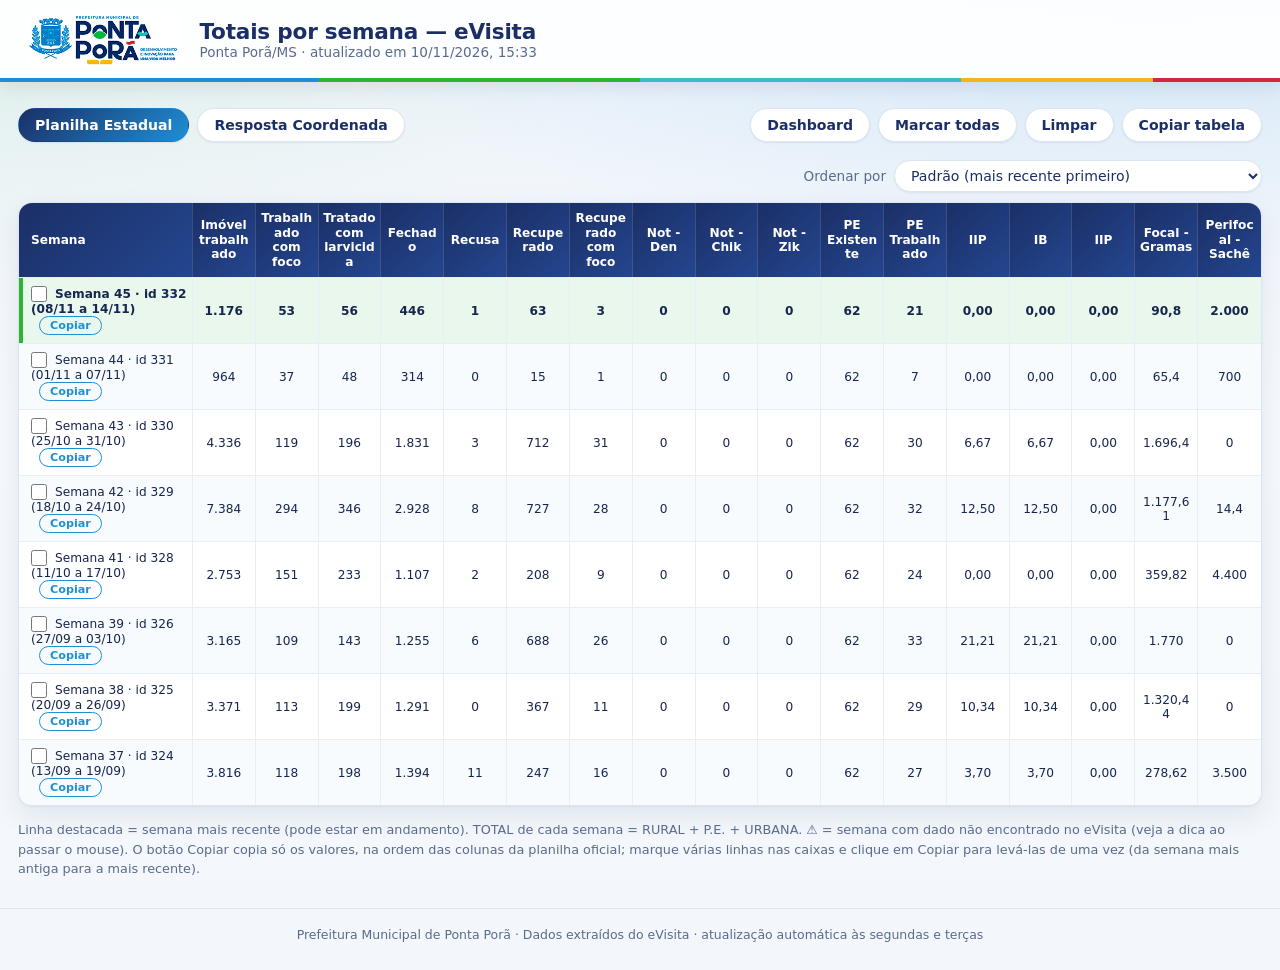
==== docs/index.html @ d7c1a68a "Corrige erro de sintaxe na página de totais (aviso da semana)" ====
<!DOCTYPE html>
<html lang="pt-BR">
<head>
<meta charset="utf-8">
<meta name="viewport" content="width=device-width, initial-scale=1">
<title>Totais por semana — eVisita Ponta Porã</title>
<link rel="icon" href="logo.png">
<link rel="stylesheet" href="estilo.css">
</head>
<body>
<header class="topo"><img src="logo.png" alt="Prefeitura Municipal de Ponta Porã">
  <div><h1>Totais por semana — eVisita</h1><div class="su" id="sub">Carregando…</div></div></header>
<div class="faixa"></div>
<main>
  <div class="bar">
    <button id="aba-estadual" aria-selected="true">Planilha Estadual</button>
    <button id="aba-coordenada" aria-selected="false">Resposta Coordenada</button>
    <span class="sp"></span>
    <a href="dashboard.html"><button>Dashboard</button></a>
    <button data-marcar="todas">Marcar todas</button><button data-marcar="limpar">Limpar</button>
    <button id="copiar">Copiar tabela</button>
  </div>
  <div id="conteudo"></div>
  <div class="nota" id="nota"></div>
</main>
<footer class="rodape">Prefeitura Municipal de Ponta Porã · Dados extraídos do eVisita · atualização automática às segundas e terças</footer>
<script src="comum.js"></script>
<script>
const PERC = new Set(["IIP", "IB", "Índice de pendência (%)", "Cobertura (%)"]);
let dados = null, aba = "estadual";
const dm = iso => iso.split("-").reverse().slice(0, 2).join("/");
const fmt = (v, c) => Number(v).toLocaleString("pt-BR", PERC.has(c)
  ? {minimumFractionDigits: 2, maximumFractionDigits: 2} : {maximumFractionDigits: 2});

function montar() {
  const cols = aba === "estadual" ? dados.colunas_estadual : dados.colunas_coordenada;
  const sem = [...dados.semanas].sort((a, b) => b.id_semana - a.id_semana);
  const cab = ["Semana", ...cols].map(c => `<th>${c}</th>`).join("");
  const lin = sem.map((s, i) => {
    const v = aba === "estadual" ? s.estadual : s.coordenada;
    return `<tr class="${i === 0 ? "atual" : ""}"><td class="s" data-o="${s.id_semana}"><input type="checkbox" class="ck" aria-label="Selecionar linha"><span class="l">Semana ${s.semana} · id ${s.id_semana} (${dm(s.inicio)} a ${dm(s.fim)})</span>` +
      (s.avisos ? `<span class="av" title="${s.avisos.join(" | ").replace(/"/g, "'")}">⚠</span>` : "") +
      `<button class="cp" title="Copiar só os valores desta linha">Copiar</button></td>` +
      v.map((x, j) => `<td class="v" data-label="${cols[j]}">${fmt(x, cols[j])}</td>`).join("") + "</tr>";
  }).join("");
  document.getElementById("conteudo").innerHTML = `<table class="rt" id="tabela"><thead><tr>${cab}</tr></thead><tbody>${lin}</tbody></table>`;
  montarOrdenacao(document.getElementById("tabela"));
}

function trocar(n) {
  aba = n;
  document.getElementById("aba-estadual").setAttribute("aria-selected", n === "estadual");
  document.getElementById("aba-coordenada").setAttribute("aria-selected", n === "coordenada");
  montar();
}
document.getElementById("aba-estadual").onclick = () => dados && trocar("estadual");
document.getElementById("aba-coordenada").onclick = () => dados && trocar("coordenada");
document.getElementById("copiar").onclick = e => {
  const t = document.getElementById("tabela"); if (!t) return;
  copiarTexto([...t.rows].map(r => [...r.cells].map(c => (c.querySelector(".l") || c).textContent).join("\t")).join("\n"), e.target);
};

fetch("dados.json", {cache: "no-store"}).then(r => { if (!r.ok) throw 0; return r.json(); }).then(d => {
  dados = d;
  document.getElementById("sub").textContent = d.municipio + " · atualizado em " +
    new Date(d.atualizado_em).toLocaleString("pt-BR", {dateStyle: "short", timeStyle: "short"});
  document.getElementById("nota").textContent = "Linha destacada = semana mais recente (pode estar em andamento). " +
    "TOTAL de cada semana = RURAL + P.E. + URBANA. ⚠ = semana com dado não encontrado no eVisita (veja a dica ao passar o mouse). O botão Copiar copia só os valores, na ordem das colunas da planilha oficial; marque várias linhas nas caixas e clique em Copiar para levá-las de uma vez (da semana mais antiga para a mais recente).";
  montar();
}).catch(() => {
  document.getElementById("sub").textContent = "";
  document.getElementById("conteudo").innerHTML = '<div class="erro">Ainda não há dados publicados. Aguarde a primeira coleta automática.</div>';
});
</script>
</body>
</html>
---- docs/estilo.css ----
/* Visual premium — cores do logo da Prefeitura de Ponta Porã */
:root{color-scheme:light;--navy:#1B2F66;--navy2:#24468F;--ac:#1E8FD5;--verde:#2DB432;--turq:#35BDC9;--verm:#D0283C;--amar:#F4B31F;
--bg:#F3F7FB;--card:#fff;--tx:#16264D;--su:#5A6B8C;--bd:#DCE5F1;--az:#1B2F66;--bl:#1F8F25;--hl:#EAF7EC;
--sombra:0 1px 2px rgba(27,47,102,.06),0 10px 28px rgba(27,47,102,.09)}
*{box-sizing:border-box}
body{margin:0;color:var(--tx);font-family:"Segoe UI Variable","Segoe UI",Inter,system-ui,-apple-system,Roboto,Arial,sans-serif;
 background:radial-gradient(900px 320px at 90% -60px,rgba(30,143,213,.16),transparent),radial-gradient(700px 280px at -5% 0,rgba(45,180,50,.09),transparent),linear-gradient(180deg,#EDF3FA,#F6F9FD 420px,#F3F7FB)}
main{max-width:1500px;margin:0 auto;padding:22px 18px 30px}
.topo{position:sticky;top:0;z-index:20;display:flex;align-items:center;gap:18px;padding:10px 28px;background:rgba(255,255,255,.92);
 backdrop-filter:blur(10px);box-shadow:0 4px 18px rgba(27,47,102,.10);border-bottom:4px solid;
 border-image:linear-gradient(90deg,#1E8FD5 0 25%,#2DB432 25% 50%,#35BDC9 50% 75%,#F4B31F 75% 90%,#D0283C 90%) 1}
.topo img{height:58px;width:auto}.topo h1{margin:0;font-size:1.35rem;font-weight:750;letter-spacing:-.01em;color:var(--navy)}
.faixa{display:none}.su{color:var(--su);font-size:.85rem}
a{color:inherit;text-decoration:none}
.bar,.ctl{display:flex;flex-wrap:wrap;gap:8px;align-items:center;margin:4px 0 18px}.ctl{justify-content:center}.bar .sp{flex:1}
button,select{font:inherit;font-weight:600;font-size:.88rem;cursor:pointer;border:1px solid var(--bd);background:#fff;color:var(--navy);padding:8px 16px;border-radius:999px;
 box-shadow:0 1px 2px rgba(27,47,102,.08);transition:transform .15s,box-shadow .15s,background .15s,border-color .15s}
button:hover{transform:translateY(-1px);box-shadow:0 4px 12px rgba(27,47,102,.14);border-color:var(--ac)}
button:focus-visible,select:focus-visible,.ck:focus-visible{outline:3px solid rgba(30,143,213,.45);outline-offset:2px}
button[aria-selected=true],button[aria-pressed=true]{background:linear-gradient(135deg,var(--navy),var(--ac));border-color:transparent;color:#fff}
select{font-weight:500}
.cp{padding:2px 10px;font-size:.7rem;margin-left:8px;border-color:var(--ac);color:var(--ac);box-shadow:none;background:transparent}
.cp:hover{background:var(--ac);color:#fff;transform:none;box-shadow:none}
.erro,.aviso{padding:14px 18px;border:1px solid var(--bd);border-left:5px solid var(--amar);border-radius:12px;background:#fff;box-shadow:var(--sombra);margin-bottom:16px;font-size:.9rem}
.nota{color:var(--su);font-size:.8rem;margin-top:14px;line-height:1.5}
.rodape{text-align:center;color:var(--su);font-size:.78rem;padding:18px 12px 28px;border-top:1px solid var(--bd);max-width:1500px;margin:0 auto}
/* cartões, indicadores e gráficos */
.kpis{display:grid;grid-template-columns:repeat(auto-fit,minmax(190px,1fr));gap:14px;margin-bottom:20px}
.k,.card{position:relative;background:var(--card);border:1px solid var(--bd);border-radius:16px;box-shadow:var(--sombra);text-align:center;overflow:hidden;animation:subir .5s ease both}
.k{padding:18px 12px 14px}.k::before{content:"";position:absolute;inset:0 0 auto;height:4px;background:var(--c)}
.k::after{content:"";position:absolute;right:-26px;top:-26px;width:90px;height:90px;border-radius:50%;background:var(--c);opacity:.09}
.k small{display:block;color:var(--su);font-size:.72rem;font-weight:600;text-transform:uppercase;letter-spacing:.05em}
.k b{display:block;font-size:2.1rem;font-weight:800;color:var(--c);margin:6px 0 2px;font-variant-numeric:tabular-nums;letter-spacing:-.02em}
.k i{font-style:normal;font-size:.78rem;color:var(--su)}.up{color:#1F8F25;font-weight:700}.dn{color:var(--verm);font-weight:700}
.kpis>:nth-child(2){animation-delay:.05s}.kpis>:nth-child(3){animation-delay:.1s}.kpis>:nth-child(4){animation-delay:.15s}.kpis>:nth-child(5){animation-delay:.2s}
.card{padding:22px 24px 12px;margin:0 auto 20px;transition:transform .2s,box-shadow .2s}
.card:hover{transform:translateY(-2px);box-shadow:0 2px 4px rgba(27,47,102,.07),0 16px 36px rgba(27,47,102,.13)}
.card h2{margin:0;font-size:1.08rem;font-weight:750;color:var(--navy)}
.card h2::after{content:"";display:block;width:44px;height:3px;border-radius:3px;margin:8px auto 6px;background:linear-gradient(90deg,var(--ac),var(--verde),var(--amar))}
.card.d{border-top:4px solid var(--verde)}.card .su{margin-bottom:6px}
svg{width:100%;height:auto;display:block}svg text{fill:var(--su);font-size:11px;font-variant-numeric:tabular-nums}
.grow{transform-box:fill-box;transform-origin:50% 100%;animation:g .7s cubic-bezier(.2,.8,.2,1)}
@keyframes g{from{transform:scaleY(0)}}@keyframes subir{from{opacity:0;transform:translateY(10px)}}
.hit{fill:transparent}.hit:hover{fill:rgba(30,143,213,.12)}
#tip{position:fixed;display:none;pointer-events:none;z-index:30;white-space:nowrap;padding:7px 12px;border-radius:10px;font-size:.8rem;font-weight:600;color:#fff;
 background:linear-gradient(135deg,var(--navy),var(--navy2));box-shadow:0 8px 20px rgba(27,47,102,.3)}
/* tabela: sem rolagem lateral (colunas se comprimem; em telas menores vira cartões) */
table.rt{width:100%;table-layout:fixed;border-collapse:separate;border-spacing:0;border:1px solid var(--bd);border-radius:14px;overflow:hidden;
 box-shadow:var(--sombra);font-size:clamp(.58rem,.95vw,.82rem);background:#fff;font-variant-numeric:tabular-nums}
table.rt th,table.rt td{padding:8px 4px;text-align:center;white-space:normal;overflow-wrap:anywhere;border-right:1px solid #E8EEF7;border-bottom:1px solid #E8EEF7}
table.rt th:last-child,table.rt td:last-child{border-right:0}table.rt tbody tr:last-child td{border-bottom:0}
table.rt th{background:linear-gradient(135deg,var(--navy),var(--navy2));color:#fff;font-weight:650;line-height:1.2;border-right-color:rgba(255,255,255,.15)}
table.rt th:first-child,table.rt td.s{width:14%;text-align:left;padding-left:12px}
table.rt tbody tr:nth-child(even) td{background:#F8FBFE}table.rt tbody tr:hover td{background:#EAF4FD}
table.rt tr.atual td{background:var(--hl);font-weight:650}table.rt tr.atual td.s{box-shadow:inset 4px 0 0 var(--verde)}
table.rt tr.marcada td{background:#DCEEFB}table.rt td.b{font-weight:800;color:var(--bl)}
.ck{width:16px;height:16px;margin:0 8px 0 0;vertical-align:middle;accent-color:var(--ac);cursor:pointer}
@media(max-width:1100px){
 .topo{padding:8px 14px}.topo img{height:46px}.topo h1{font-size:1.05rem}
 table.rt,table.rt tbody{display:block;border:0;box-shadow:none;background:transparent}table.rt thead{display:none}
 table.rt tr{display:grid;grid-template-columns:repeat(auto-fill,minmax(135px,1fr));background:#fff;border:1px solid var(--bd);border-radius:14px;margin-bottom:12px;overflow:hidden;box-shadow:var(--sombra)}
 table.rt td{border:0;border-bottom:1px solid #E8EEF7;width:auto!important;text-align:left;padding:8px 12px;font-size:.88rem;background:transparent!important}
 table.rt td.s{grid-column:1/-1;background:linear-gradient(135deg,var(--navy),var(--navy2))!important;color:#fff;font-weight:700;box-shadow:none!important}
 table.rt td.s .cp{float:right;color:#fff;border-color:#fff}
 table.rt td.v::before{content:attr(data-label);display:block;font-size:.66rem;font-weight:500;color:var(--su);text-transform:uppercase;letter-spacing:.04em}
 table.rt tr.marcada{border-color:var(--ac);box-shadow:0 0 0 2px rgba(30,143,213,.35)}
}
@media(prefers-reduced-motion:reduce){*{animation:none!important;transition:none!important}}
/* ordenação por coluna */
table.rt th{cursor:pointer;user-select:none}table.rt th:hover{filter:brightness(1.18)}
table.rt th[data-dir=asc]::after{content:" ▲";font-size:.7em}table.rt th[data-dir=desc]::after{content:" ▼";font-size:.7em}
.ordbar{display:flex;justify-content:flex-end;margin:0 0 10px;font-size:.85rem;color:var(--su)}
.ordbar label{display:flex;align-items:center;gap:8px}.ordbar select{max-width:100%;padding:6px 12px}
@media(max-width:1100px){.ordbar{justify-content:stretch}.ordbar label{width:100%}.ordbar select{flex:1}}
.av{color:var(--amar);margin-left:6px;cursor:help;font-weight:700}
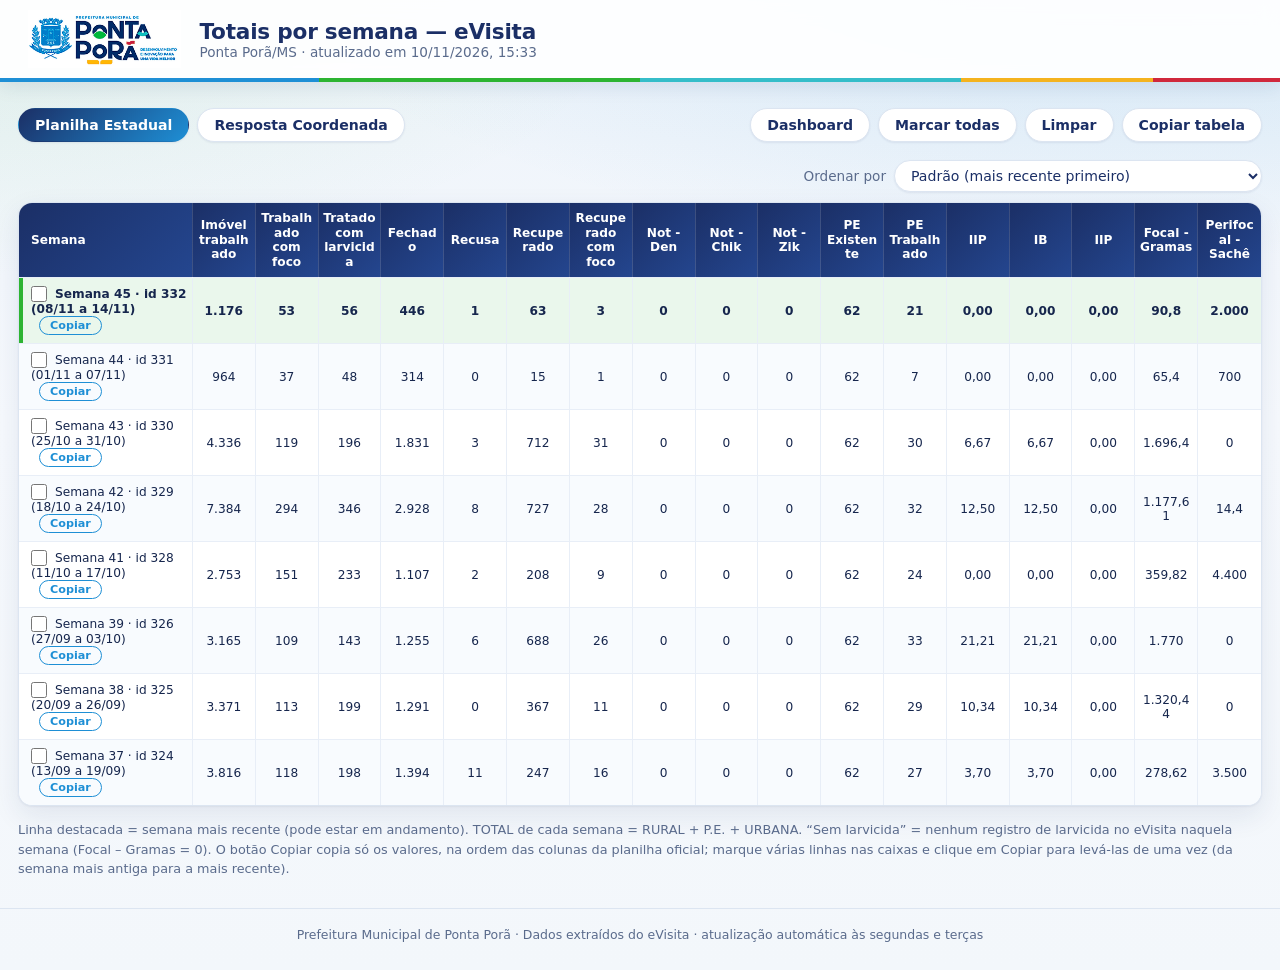
==== commit ff466339: "Semana sem larvicida deixa de ser aviso: coleta segue e o site sinaliza 'Sem larvicida'" ====
--- a/docs/index.html
+++ b/docs/index.html
@@ -26,6 +26,7 @@
 <footer class="rodape">Prefeitura Municipal de Ponta Porã · Dados extraídos do eVisita · atualização automática às segundas e terças</footer>
 <script src="comum.js"></script>
 <script>
+const SINALIZAR = ["larvicida"];   // produtos sinalizados quando a semana não tem uso (pode incluir "adulticida")
 const PERC = new Set(["IIP", "IB", "Índice de pendência (%)", "Cobertura (%)"]);
 let dados = null, aba = "estadual";
 const dm = iso => iso.split("-").reverse().slice(0, 2).join("/");
@@ -39,7 +40,7 @@
   const lin = sem.map((s, i) => {
     const v = aba === "estadual" ? s.estadual : s.coordenada;
     return `<tr class="${i === 0 ? "atual" : ""}"><td class="s" data-o="${s.id_semana}"><input type="checkbox" class="ck" aria-label="Selecionar linha"><span class="l">Semana ${s.semana} · id ${s.id_semana} (${dm(s.inicio)} a ${dm(s.fim)})</span>` +
-      (s.avisos ? `<span class="av" title="${s.avisos.join(" | ").replace(/"/g, "'")}">⚠</span>` : "") +
+      (s.sem_uso || []).filter(u => SINALIZAR.includes(u)).map(u => `<span class="nt" title="Nenhum registro de ${u} no eVisita nesta semana">Sem ${u}</span>`).join("") +
       `<button class="cp" title="Copiar só os valores desta linha">Copiar</button></td>` +
       v.map((x, j) => `<td class="v" data-label="${cols[j]}">${fmt(x, cols[j])}</td>`).join("") + "</tr>";
   }).join("");
@@ -65,7 +66,7 @@
   document.getElementById("sub").textContent = d.municipio + " · atualizado em " +
     new Date(d.atualizado_em).toLocaleString("pt-BR", {dateStyle: "short", timeStyle: "short"});
   document.getElementById("nota").textContent = "Linha destacada = semana mais recente (pode estar em andamento). " +
-    "TOTAL de cada semana = RURAL + P.E. + URBANA. ⚠ = semana com dado não encontrado no eVisita (veja a dica ao passar o mouse). O botão Copiar copia só os valores, na ordem das colunas da planilha oficial; marque várias linhas nas caixas e clique em Copiar para levá-las de uma vez (da semana mais antiga para a mais recente).";
+    "TOTAL de cada semana = RURAL + P.E. + URBANA. “Sem larvicida” = nenhum registro de larvicida no eVisita naquela semana (Focal – Gramas = 0). O botão Copiar copia só os valores, na ordem das colunas da planilha oficial; marque várias linhas nas caixas e clique em Copiar para levá-las de uma vez (da semana mais antiga para a mais recente).";
   montar();
 }).catch(() => {
   document.getElementById("sub").textContent = "";
--- a/docs/estilo.css
+++ b/docs/estilo.css
@@ -72,4 +72,5 @@
 .ordbar{display:flex;justify-content:flex-end;margin:0 0 10px;font-size:.85rem;color:var(--su)}
 .ordbar label{display:flex;align-items:center;gap:8px}.ordbar select{max-width:100%;padding:6px 12px}
 @media(max-width:1100px){.ordbar{justify-content:stretch}.ordbar label{width:100%}.ordbar select{flex:1}}
-.av{color:var(--amar);margin-left:6px;cursor:help;font-weight:700}
+.nt{display:inline-block;margin-left:8px;padding:1px 8px;border-radius:999px;font-size:.68em;font-weight:600;background:#E4F1FB;color:var(--navy2);border:1px solid #BBD9F0;cursor:help;white-space:nowrap}
+@media(max-width:1100px){table.rt td.s .nt{background:rgba(255,255,255,.18);color:#fff;border-color:rgba(255,255,255,.45)}}
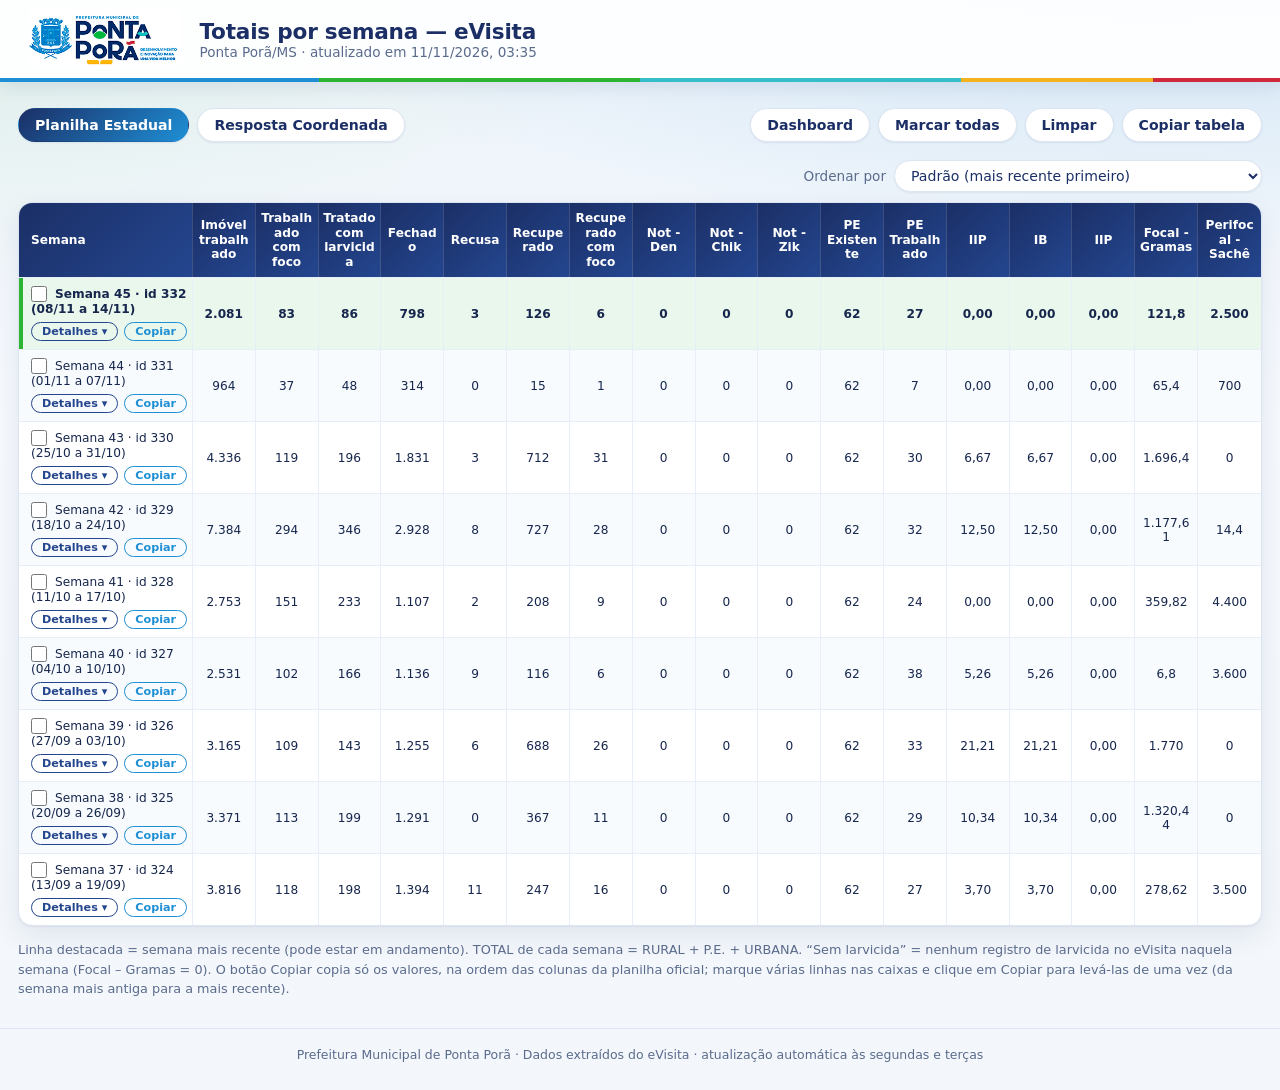
==== commit 6063c6ea: "Site: menu 'Detalhes' escondido em cada semana com RURAL, P.E. e URBANA" ====
--- a/docs/index.html
+++ b/docs/index.html
@@ -41,12 +41,40 @@
     const v = aba === "estadual" ? s.estadual : s.coordenada;
     return `<tr class="${i === 0 ? "atual" : ""}"><td class="s" data-o="${s.id_semana}"><input type="checkbox" class="ck" aria-label="Selecionar linha"><span class="l">Semana ${s.semana} · id ${s.id_semana} (${dm(s.inicio)} a ${dm(s.fim)})</span>` +
       (s.sem_uso || []).filter(u => SINALIZAR.includes(u)).map(u => `<span class="nt" title="Nenhum registro de ${u} no eVisita nesta semana">Sem ${u}</span>`).join("") +
-      `<button class="cp" title="Copiar só os valores desta linha">Copiar</button></td>` +
+      `<div class="acoes"><button class="dtl" aria-expanded="false" title="Ver detalhes por atividade">Detalhes ▾</button>` +
+      `<button class="cp" title="Copiar só os valores desta linha">Copiar</button></div></td>` +
       v.map((x, j) => `<td class="v" data-label="${cols[j]}">${fmt(x, cols[j])}</td>`).join("") + "</tr>";
   }).join("");
   document.getElementById("conteudo").innerHTML = `<table class="rt" id="tabela"><thead><tr>${cab}</tr></thead><tbody>${lin}</tbody></table>`;
   montarOrdenacao(document.getElementById("tabela"));
 }
+
+function detalhe(s) {   // linha escondida com RURAL, P.E. e URBANA da semana
+  const cols = aba === "estadual" ? dados.colunas_estadual : dados.colunas_coordenada;
+  const tr = document.createElement("tr"), td = document.createElement("td");
+  tr.className = "det"; td.className = "dd"; td.colSpan = cols.length + 1;
+  const info = `Ciclo URB/RURAL ${s.ciclo_urb_rural} · Ciclo P.E ${s.ciclo_pe} · coletado em ` +
+    new Date(s.coletado_em).toLocaleString("pt-BR", {dateStyle: "short", timeStyle: "short"}) +
+    ((s.sem_uso || []).length ? ` · sem uso de ${s.sem_uso.join(" e ")}` : "");
+  const corpo = !s.atividades ? '<div class="erro">Detalhes por atividade disponíveis a partir da próxima coleta.</div>' :
+    `<table class="rt dt"><thead><tr><th>Atividade</th>${cols.map(c => `<th>${c}</th>`).join("")}</tr></thead><tbody>` +
+    s.atividades.map(a => `<tr><td class="s">${a.nome}</td>` +
+      (aba === "estadual" ? a.estadual : a.coordenada).map((x, j) => `<td class="v" data-label="${cols[j]}">${fmt(x, cols[j])}</td>`).join("") + "</tr>").join("") +
+    "</tbody></table>";
+  td.innerHTML = `<div class="dnota"><b>Semana ${s.semana}</b> · ${info}</div>${corpo}`;
+  tr.appendChild(td);
+  return tr;
+}
+
+document.addEventListener("click", e => {   // Detalhes ▾ / Ocultar ▴
+  const b = e.target.closest(".dtl"); if (!b) return;
+  const tr = b.closest("tr"), prox = tr.nextElementSibling;
+  if (prox && prox.classList.contains("det")) {
+    prox.remove(); b.textContent = "Detalhes ▾"; b.setAttribute("aria-expanded", "false"); return;
+  }
+  const s = dados.semanas.find(x => x.id_semana === +tr.querySelector("td.s").dataset.o);
+  tr.after(detalhe(s)); b.textContent = "Ocultar ▴"; b.setAttribute("aria-expanded", "true");
+});
 
 function trocar(n) {
   aba = n;
@@ -58,7 +86,7 @@
 document.getElementById("aba-coordenada").onclick = () => dados && trocar("coordenada");
 document.getElementById("copiar").onclick = e => {
   const t = document.getElementById("tabela"); if (!t) return;
-  copiarTexto([...t.rows].map(r => [...r.cells].map(c => (c.querySelector(".l") || c).textContent).join("\t")).join("\n"), e.target);
+  copiarTexto([...t.rows].filter(r => !r.classList.contains("det")).map(r => [...r.cells].map(c => (c.querySelector(".l") || c).textContent).join("\t")).join("\n"), e.target);
 };
 
 fetch("dados.json", {cache: "no-store"}).then(r => { if (!r.ok) throw 0; return r.json(); }).then(d => {
--- a/docs/estilo.css
+++ b/docs/estilo.css
@@ -61,7 +61,9 @@
  table.rt tr{display:grid;grid-template-columns:repeat(auto-fill,minmax(135px,1fr));background:#fff;border:1px solid var(--bd);border-radius:14px;margin-bottom:12px;overflow:hidden;box-shadow:var(--sombra)}
  table.rt td{border:0;border-bottom:1px solid #E8EEF7;width:auto!important;text-align:left;padding:8px 12px;font-size:.88rem;background:transparent!important}
  table.rt td.s{grid-column:1/-1;background:linear-gradient(135deg,var(--navy),var(--navy2))!important;color:#fff;font-weight:700;box-shadow:none!important}
- table.rt td.s .cp{float:right;color:#fff;border-color:#fff}
+ table.rt td.s>.cp{float:right;color:#fff;border-color:#fff}
+ table.rt td.s .acoes{float:right;margin:0}table.rt td.s .acoes button{color:#fff;border-color:#fff}
+ table.rt tr.det{display:block;background:#F1F7FD}table.rt tr.det td.dd{display:block;padding:10px;grid-column:auto}
  table.rt td.v::before{content:attr(data-label);display:block;font-size:.66rem;font-weight:500;color:var(--su);text-transform:uppercase;letter-spacing:.04em}
  table.rt tr.marcada{border-color:var(--ac);box-shadow:0 0 0 2px rgba(30,143,213,.35)}
 }
@@ -74,3 +76,11 @@
 @media(max-width:1100px){.ordbar{justify-content:stretch}.ordbar label{width:100%}.ordbar select{flex:1}}
 .nt{display:inline-block;margin-left:8px;padding:1px 8px;border-radius:999px;font-size:.68em;font-weight:600;background:#E4F1FB;color:var(--navy2);border:1px solid #BBD9F0;cursor:help;white-space:nowrap}
 @media(max-width:1100px){table.rt td.s .nt{background:rgba(255,255,255,.18);color:#fff;border-color:rgba(255,255,255,.45)}}
+/* detalhes por atividade (linha escondida em cada semana) */
+.acoes{margin-top:6px;display:flex;gap:6px;flex-wrap:wrap}.acoes button{margin:0}.acoes .cp{margin-left:0}
+.dtl{padding:2px 10px;font-size:.7rem;box-shadow:none;border-color:var(--navy2);color:var(--navy2);background:transparent}
+.dtl:hover{background:var(--navy2);color:#fff;transform:none;box-shadow:none}
+table.rt tr.det td.dd{background:#F1F7FD!important;padding:12px 14px;text-align:left;box-shadow:inset 4px 0 0 var(--ac);animation:subir .3s ease both}
+.dnota{font-size:.82rem;color:var(--su);margin:0 0 8px}
+table.dt{box-shadow:none;border-radius:10px;margin:0;font-size:clamp(.56rem,.9vw,.78rem)}
+table.dt th{background:linear-gradient(135deg,var(--ac),#2A6FB5)}table.dt tbody tr td{background:#fff}table.dt tbody tr:hover td{background:#EAF4FD}
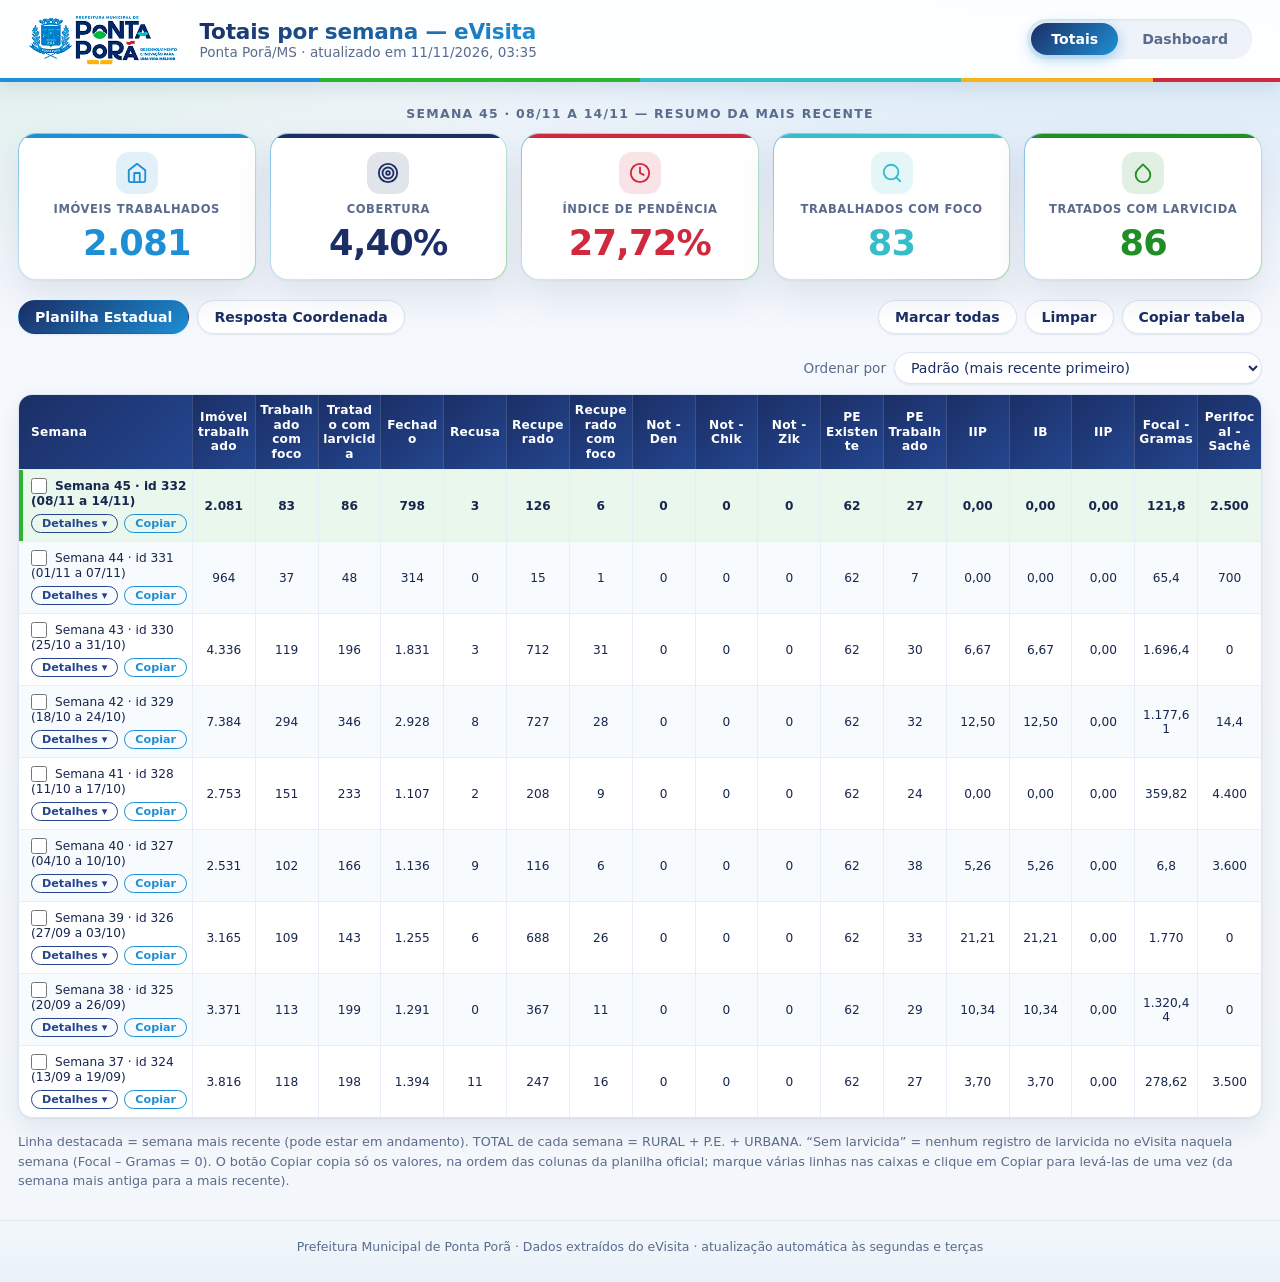
==== commit 79b432e6: "Site: visual premium (navegação no cabeçalho, resumo da semana, ícones, bordas em gradiente, gráfico" ====
--- a/docs/index.html
+++ b/docs/index.html
@@ -9,14 +9,16 @@
 </head>
 <body>
 <header class="topo"><img src="logo.png" alt="Prefeitura Municipal de Ponta Porã">
-  <div><h1>Totais por semana — eVisita</h1><div class="su" id="sub">Carregando…</div></div></header>
+  <div><h1>Totais por semana — eVisita</h1><div class="su" id="sub">Carregando…</div></div><nav class="nav"><a href="index.html" class="on">Totais</a><a href="dashboard.html">Dashboard</a></nav></header>
 <div class="faixa"></div>
 <main>
+  <div class="kicker" id="kicker"></div>
+  <div class="kpis" id="kpis"></div>
   <div class="bar">
     <button id="aba-estadual" aria-selected="true">Planilha Estadual</button>
     <button id="aba-coordenada" aria-selected="false">Resposta Coordenada</button>
     <span class="sp"></span>
-    <a href="dashboard.html"><button>Dashboard</button></a>
+    
     <button data-marcar="todas">Marcar todas</button><button data-marcar="limpar">Limpar</button>
     <button id="copiar">Copiar tabela</button>
   </div>
@@ -47,6 +49,17 @@
   }).join("");
   document.getElementById("conteudo").innerHTML = `<table class="rt" id="tabela"><thead><tr>${cab}</tr></thead><tbody>${lin}</tbody></table>`;
   montarOrdenacao(document.getElementById("tabela"));
+}
+
+function resumo() {   // cartões com a semana mais recente
+  const s = [...dados.semanas].sort((a, b) => b.id_semana - a.id_semana)[0]; if (!s) return;
+  const e = s.estadual, c = s.coordenada, n = v => Number(v).toLocaleString("pt-BR", {maximumFractionDigits: 0});
+  const k = (ic, rot, v, cor) => `<div class="k" style="--c:${cor}"><span class="ic">${ICONES[ic]}</span><small>${rot}</small><b>${v}</b></div>`;
+  document.getElementById("kicker").textContent = `Semana ${s.semana} · ${dm(s.inicio)} a ${dm(s.fim)} — resumo da mais recente`;
+  document.getElementById("kpis").innerHTML =
+    k("imov", "Imóveis trabalhados", n(e[0]), "var(--ac)") + k("cob", "Cobertura", fmt(c[5], "Cobertura (%)") + "%", "var(--navy)") +
+    k("pend", "Índice de pendência", fmt(c[4], "Índice de pendência (%)") + "%", "var(--verm)") +
+    k("foco", "Trabalhados com foco", n(e[1]), "var(--turq)") + k("larv", "Tratados com larvicida", n(e[2]), "var(--bl)");
 }
 
 function detalhe(s) {   // linha escondida com RURAL, P.E. e URBANA da semana
@@ -90,7 +103,7 @@
 };
 
 fetch("dados.json", {cache: "no-store"}).then(r => { if (!r.ok) throw 0; return r.json(); }).then(d => {
-  dados = d;
+  dados = d; resumo();
   document.getElementById("sub").textContent = d.municipio + " · atualizado em " +
     new Date(d.atualizado_em).toLocaleString("pt-BR", {dateStyle: "short", timeStyle: "short"});
   document.getElementById("nota").textContent = "Linha destacada = semana mais recente (pode estar em andamento). " +
--- a/docs/estilo.css
+++ b/docs/estilo.css
@@ -84,3 +84,19 @@
 .dnota{font-size:.82rem;color:var(--su);margin:0 0 8px}
 table.dt{box-shadow:none;border-radius:10px;margin:0;font-size:clamp(.56rem,.9vw,.78rem)}
 table.dt th{background:linear-gradient(135deg,var(--ac),#2A6FB5)}table.dt tbody tr td{background:#fff}table.dt tbody tr:hover td{background:#EAF4FD}
+/* ===== camada premium ===== */
+.topo h1{background:linear-gradient(90deg,var(--navy),var(--ac));-webkit-background-clip:text;background-clip:text;color:transparent}
+.topo .nav{margin-left:auto;display:flex;gap:4px;padding:4px;border-radius:999px;background:#EEF3FA;box-shadow:inset 0 1px 2px rgba(27,47,102,.10)}
+.nav a{padding:8px 20px;border-radius:999px;font-weight:650;font-size:.88rem;color:var(--su);transition:color .2s,box-shadow .2s}
+.nav a:hover{color:var(--navy)}.nav a.on{color:#fff;background:linear-gradient(135deg,var(--navy),var(--ac));box-shadow:0 4px 14px rgba(30,143,213,.40)}
+.kicker{text-align:center;color:var(--su);font-size:.78rem;font-weight:700;text-transform:uppercase;letter-spacing:.1em;margin:2px 0 12px}
+.k,.card{border:1px solid transparent;border-radius:18px;
+ background:linear-gradient(#fff,#fff) padding-box,linear-gradient(135deg,rgba(30,143,213,.5),rgba(53,189,201,.22) 45%,rgba(45,180,50,.4)) border-box;
+ box-shadow:0 1px 2px rgba(27,47,102,.05),0 16px 36px rgba(27,47,102,.10)}
+.card.d{border-top:4px solid var(--verde)}
+.k{padding:16px 12px 14px}.k::after{display:none}.k b{font-size:2.2rem}
+.ic{display:grid;place-items:center;width:42px;height:42px;margin:2px auto 8px;border-radius:13px;color:var(--c);background:#E4F1FB;background:color-mix(in srgb,var(--c) 13%,#fff)}
+.ic svg{width:22px;height:22px}
+table.rt th{letter-spacing:.02em}table.rt tbody tr td{transition:background .15s}
+.rodape{background:linear-gradient(180deg,transparent,rgba(30,143,213,.05))}
+@media(max-width:1100px){.topo{flex-wrap:wrap}.topo .nav{margin-left:0;order:3;width:100%;justify-content:center}}
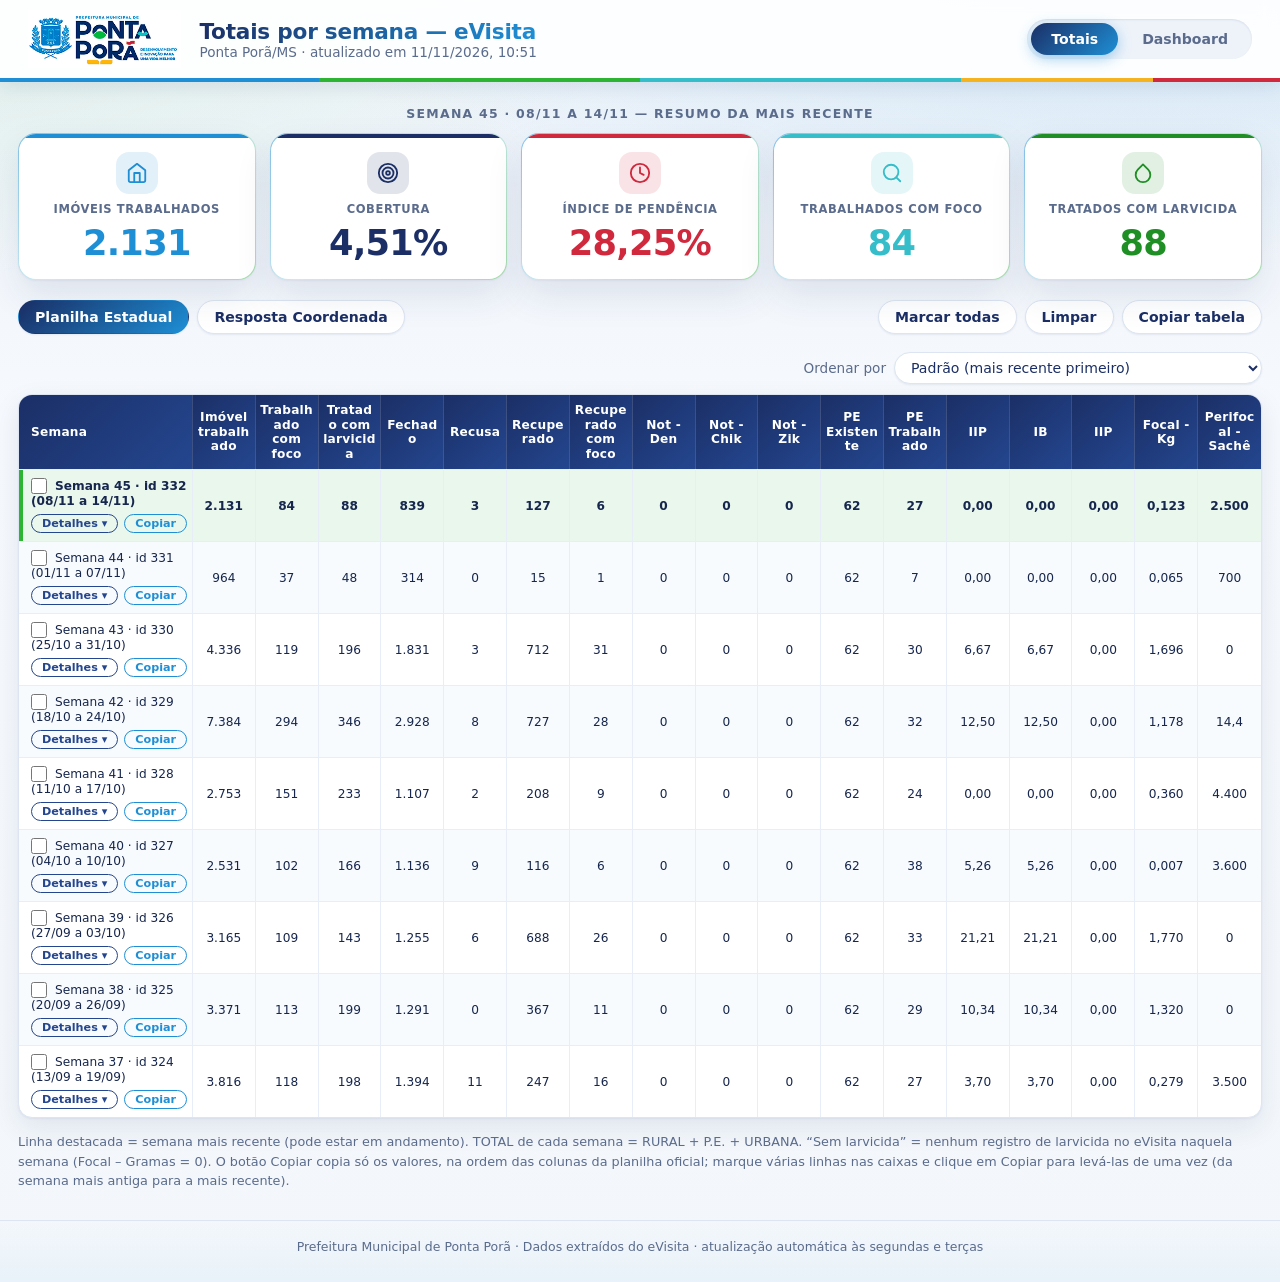
==== commit 48be258c: "Site: coluna Focal exibida em kg (gramas / 1000)" ====
--- a/docs/index.html
+++ b/docs/index.html
@@ -32,20 +32,23 @@
 const PERC = new Set(["IIP", "IB", "Índice de pendência (%)", "Cobertura (%)"]);
 let dados = null, aba = "estadual";
 const dm = iso => iso.split("-").reverse().slice(0, 2).join("/");
-const fmt = (v, c) => Number(v).toLocaleString("pt-BR", PERC.has(c)
-  ? {minimumFractionDigits: 2, maximumFractionDigits: 2} : {maximumFractionDigits: 2});
+const KG = "Focal - Gramas";   // no site esta coluna aparece em kg (gramas ÷ 1000); os dados continuam em gramas
+const rotulo = c => (c === KG ? "Focal - Kg" : c);
+const fmt = (v, c) => c === KG
+  ? (v / 1000).toLocaleString("pt-BR", {minimumFractionDigits: 3, maximumFractionDigits: 3})
+  : Number(v).toLocaleString("pt-BR", PERC.has(c) ? {minimumFractionDigits: 2, maximumFractionDigits: 2} : {maximumFractionDigits: 2});
 
 function montar() {
   const cols = aba === "estadual" ? dados.colunas_estadual : dados.colunas_coordenada;
   const sem = [...dados.semanas].sort((a, b) => b.id_semana - a.id_semana);
-  const cab = ["Semana", ...cols].map(c => `<th>${c}</th>`).join("");
+  const cab = ["Semana", ...cols].map(c => `<th>${rotulo(c)}</th>`).join("");
   const lin = sem.map((s, i) => {
     const v = aba === "estadual" ? s.estadual : s.coordenada;
     return `<tr class="${i === 0 ? "atual" : ""}"><td class="s" data-o="${s.id_semana}"><input type="checkbox" class="ck" aria-label="Selecionar linha"><span class="l">Semana ${s.semana} · id ${s.id_semana} (${dm(s.inicio)} a ${dm(s.fim)})</span>` +
       (s.sem_uso || []).filter(u => SINALIZAR.includes(u)).map(u => `<span class="nt" title="Nenhum registro de ${u} no eVisita nesta semana">Sem ${u}</span>`).join("") +
       `<div class="acoes"><button class="dtl" aria-expanded="false" title="Ver detalhes por atividade">Detalhes ▾</button>` +
       `<button class="cp" title="Copiar só os valores desta linha">Copiar</button></div></td>` +
-      v.map((x, j) => `<td class="v" data-label="${cols[j]}">${fmt(x, cols[j])}</td>`).join("") + "</tr>";
+      v.map((x, j) => `<td class="v" data-label="${rotulo(cols[j])}">${fmt(x, cols[j])}</td>`).join("") + "</tr>";
   }).join("");
   document.getElementById("conteudo").innerHTML = `<table class="rt" id="tabela"><thead><tr>${cab}</tr></thead><tbody>${lin}</tbody></table>`;
   montarOrdenacao(document.getElementById("tabela"));
@@ -70,9 +73,9 @@
     new Date(s.coletado_em).toLocaleString("pt-BR", {dateStyle: "short", timeStyle: "short"}) +
     ((s.sem_uso || []).length ? ` · sem uso de ${s.sem_uso.join(" e ")}` : "");
   const corpo = !s.atividades ? '<div class="erro">Detalhes por atividade disponíveis a partir da próxima coleta.</div>' :
-    `<table class="rt dt"><thead><tr><th>Atividade</th>${cols.map(c => `<th>${c}</th>`).join("")}</tr></thead><tbody>` +
+    `<table class="rt dt"><thead><tr><th>Atividade</th>${cols.map(c => `<th>${rotulo(c)}</th>`).join("")}</tr></thead><tbody>` +
     s.atividades.map(a => `<tr><td class="s">${a.nome}</td>` +
-      (aba === "estadual" ? a.estadual : a.coordenada).map((x, j) => `<td class="v" data-label="${cols[j]}">${fmt(x, cols[j])}</td>`).join("") + "</tr>").join("") +
+      (aba === "estadual" ? a.estadual : a.coordenada).map((x, j) => `<td class="v" data-label="${rotulo(cols[j])}">${fmt(x, cols[j])}</td>`).join("") + "</tr>").join("") +
     "</tbody></table>";
   td.innerHTML = `<div class="dnota"><b>Semana ${s.semana}</b> · ${info}</div>${corpo}`;
   tr.appendChild(td);
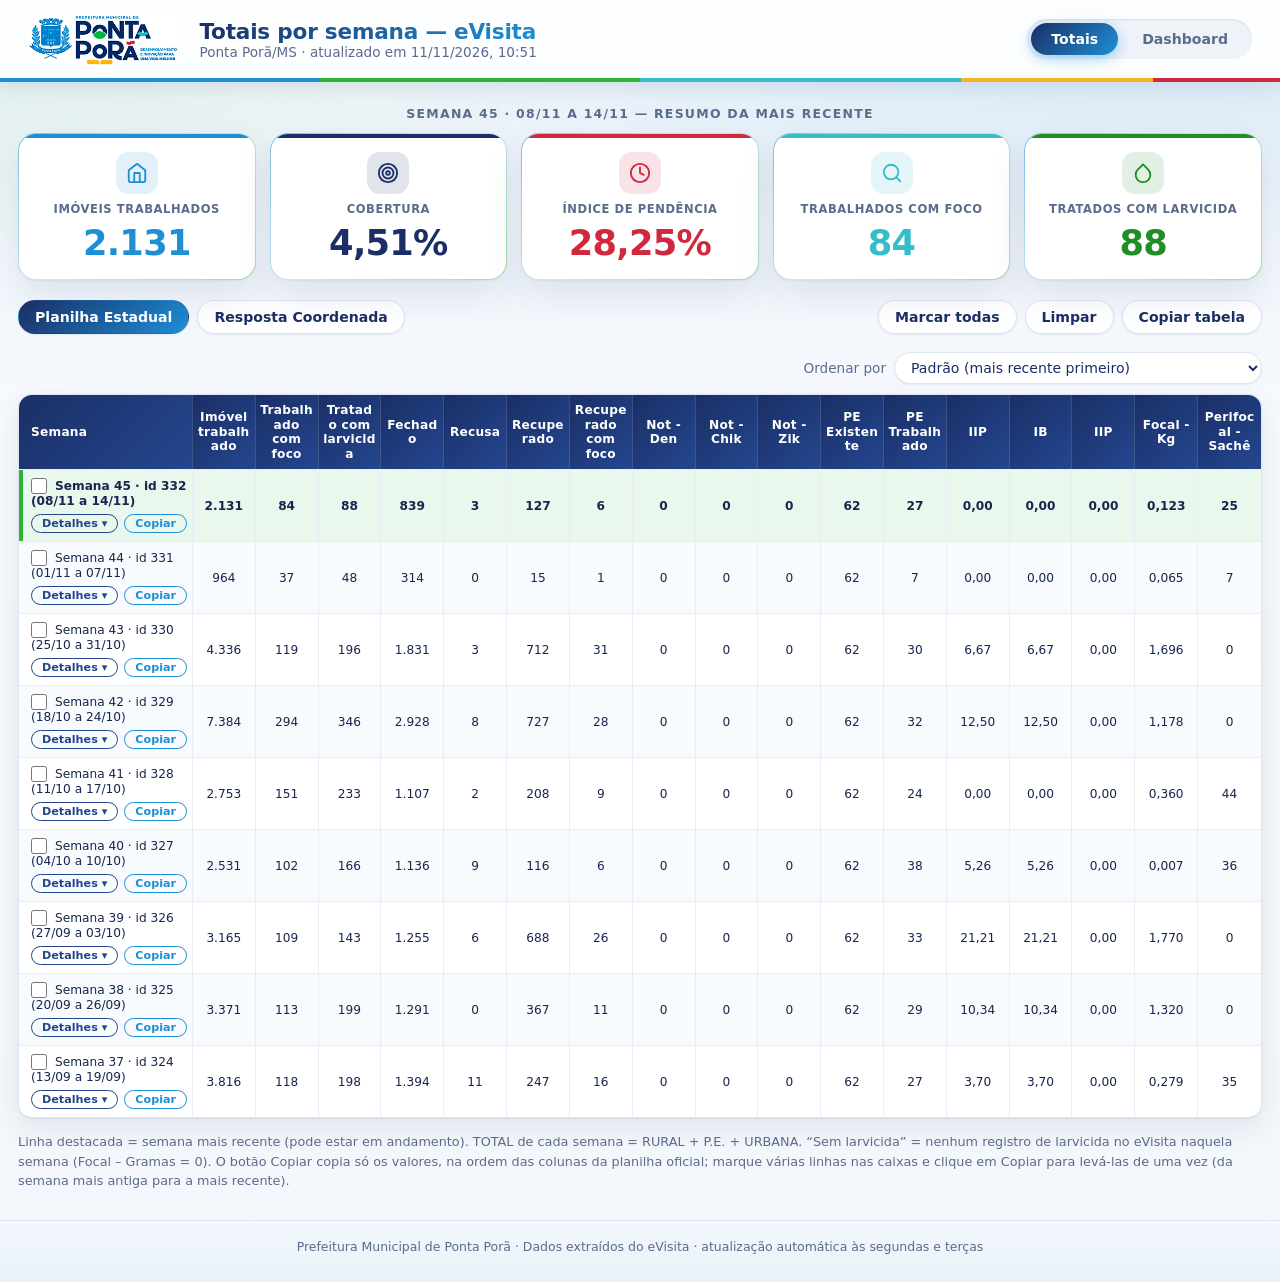
==== commit c544f52a: "Site: Perifocal exibido em sachês de 100 g (inteiros)" ====
--- a/docs/index.html
+++ b/docs/index.html
@@ -34,8 +34,11 @@
 const dm = iso => iso.split("-").reverse().slice(0, 2).join("/");
 const KG = "Focal - Gramas";   // no site esta coluna aparece em kg (gramas ÷ 1000); os dados continuam em gramas
 const rotulo = c => (c === KG ? "Focal - Kg" : c);
+const SACHE = "Perifocal - Sachê";   // no site aparece em nº de sachês de 100 g (gramas ÷ 100, só inteiros; abaixo de 100 g = 0)
 const fmt = (v, c) => c === KG
   ? (v / 1000).toLocaleString("pt-BR", {minimumFractionDigits: 3, maximumFractionDigits: 3})
+  : c === SACHE
+  ? Math.floor(v / 100 + 1e-6).toLocaleString("pt-BR")
   : Number(v).toLocaleString("pt-BR", PERC.has(c) ? {minimumFractionDigits: 2, maximumFractionDigits: 2} : {maximumFractionDigits: 2});
 
 function montar() {
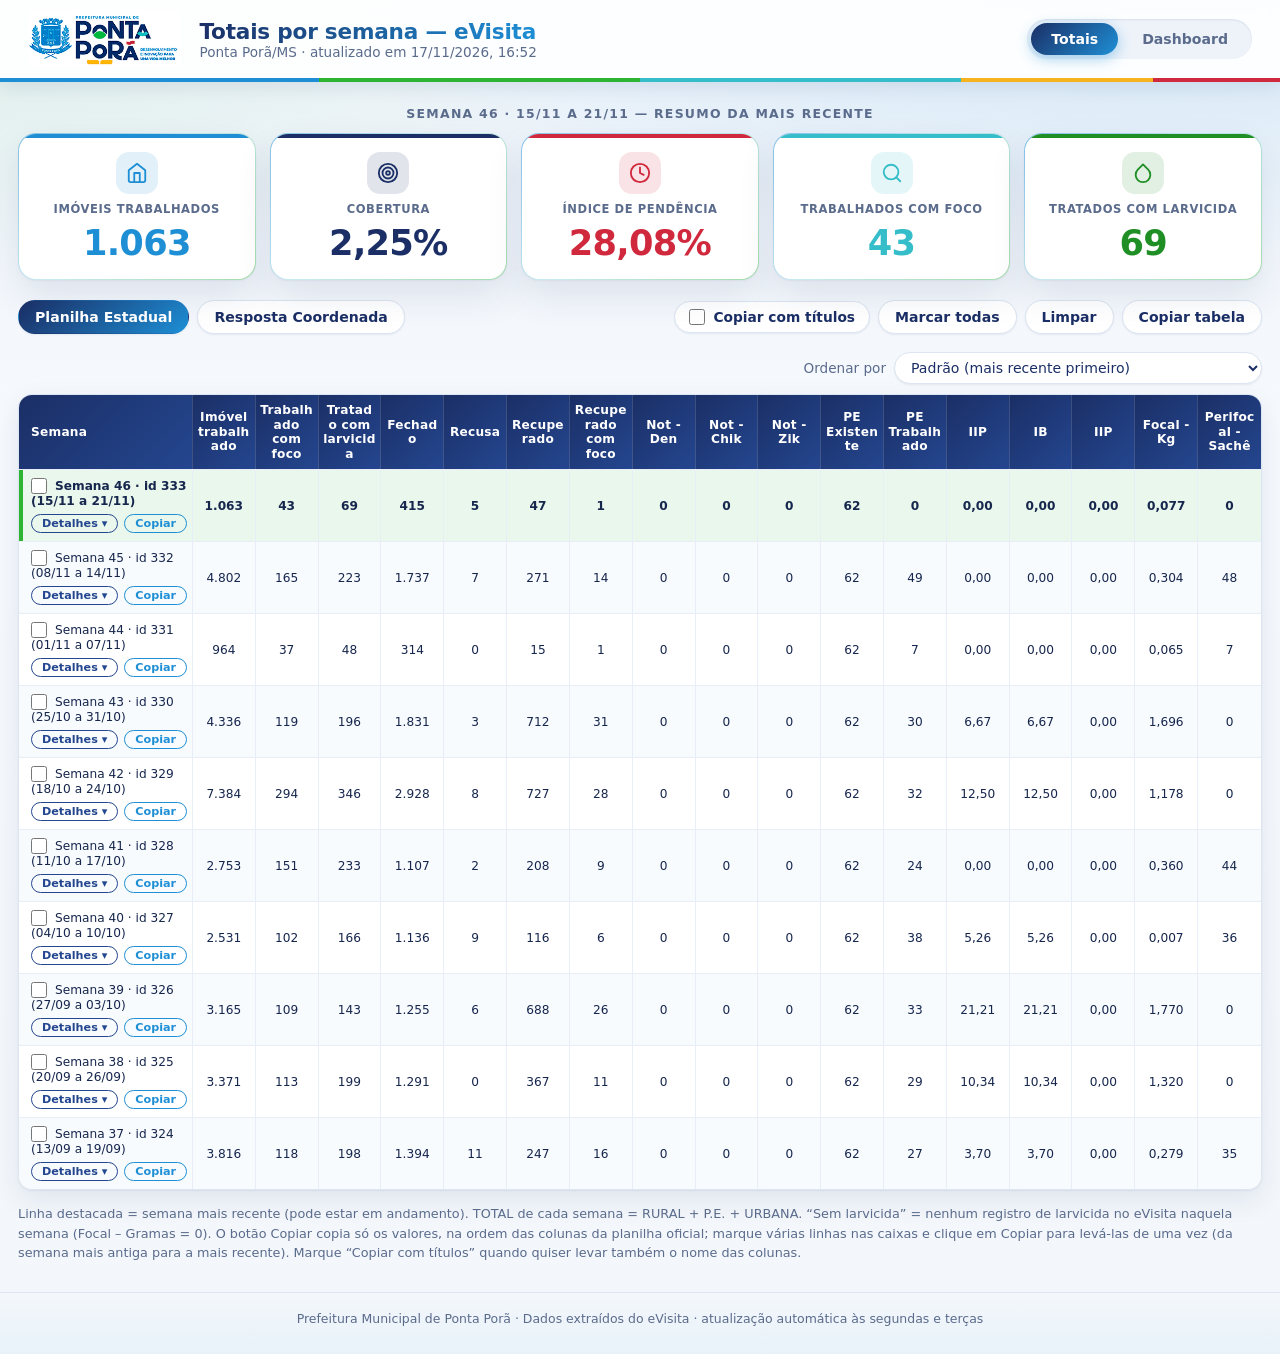
==== commit 3b672da8: "Tabelas: opção 'Copiar com títulos' (desligada por padrão)" ====
--- a/docs/index.html
+++ b/docs/index.html
@@ -19,6 +19,7 @@
     <button id="aba-coordenada" aria-selected="false">Resposta Coordenada</button>
     <span class="sp"></span>
     
+    <label class="opt" title="Quando marcado, o botão Copiar leva também os títulos das colunas"><input type="checkbox" id="cab"> Copiar com títulos</label>
     <button data-marcar="todas">Marcar todas</button><button data-marcar="limpar">Limpar</button>
     <button id="copiar">Copiar tabela</button>
   </div>
@@ -34,11 +35,11 @@
 const dm = iso => iso.split("-").reverse().slice(0, 2).join("/");
 const KG = "Focal - Gramas";   // no site esta coluna aparece em kg (gramas ÷ 1000); os dados continuam em gramas
 const rotulo = c => (c === KG ? "Focal - Kg" : c);
-const SACHE = "Perifocal - Sachê";   // no site aparece em nº de sachês de 100 g (gramas ÷ 100, só inteiros; abaixo de 100 g = 0)
+const SACHE = "Perifocal - Sachê";   // no site aparece em nº de sachês de 100 g (gramas ÷ 100, inteiro): sobra de 50 g ou mais conta +1; abaixo de 50 g conta 0
 const fmt = (v, c) => c === KG
   ? (v / 1000).toLocaleString("pt-BR", {minimumFractionDigits: 3, maximumFractionDigits: 3})
   : c === SACHE
-  ? Math.floor(v / 100 + 1e-6).toLocaleString("pt-BR")
+  ? Math.round(v / 100 + 1e-6).toLocaleString("pt-BR")
   : Number(v).toLocaleString("pt-BR", PERC.has(c) ? {minimumFractionDigits: 2, maximumFractionDigits: 2} : {maximumFractionDigits: 2});
 
 function montar() {
@@ -113,7 +114,7 @@
   document.getElementById("sub").textContent = d.municipio + " · atualizado em " +
     new Date(d.atualizado_em).toLocaleString("pt-BR", {dateStyle: "short", timeStyle: "short"});
   document.getElementById("nota").textContent = "Linha destacada = semana mais recente (pode estar em andamento). " +
-    "TOTAL de cada semana = RURAL + P.E. + URBANA. “Sem larvicida” = nenhum registro de larvicida no eVisita naquela semana (Focal – Gramas = 0). O botão Copiar copia só os valores, na ordem das colunas da planilha oficial; marque várias linhas nas caixas e clique em Copiar para levá-las de uma vez (da semana mais antiga para a mais recente).";
+    "TOTAL de cada semana = RURAL + P.E. + URBANA. “Sem larvicida” = nenhum registro de larvicida no eVisita naquela semana (Focal – Gramas = 0). O botão Copiar copia só os valores, na ordem das colunas da planilha oficial; marque várias linhas nas caixas e clique em Copiar para levá-las de uma vez (da semana mais antiga para a mais recente). Marque “Copiar com títulos” quando quiser levar também o nome das colunas.";
   montar();
 }).catch(() => {
   document.getElementById("sub").textContent = "";
--- a/docs/estilo.css
+++ b/docs/estilo.css
@@ -100,3 +100,5 @@
 table.rt th{letter-spacing:.02em}table.rt tbody tr td{transition:background .15s}
 .rodape{background:linear-gradient(180deg,transparent,rgba(30,143,213,.05))}
 @media(max-width:1100px){.topo{flex-wrap:wrap}.topo .nav{margin-left:0;order:3;width:100%;justify-content:center}}
+.opt{display:inline-flex;align-items:center;gap:8px;padding:7px 14px;border:1px solid var(--bd);border-radius:999px;background:#fff;color:var(--navy);font-size:.86rem;font-weight:600;cursor:pointer;box-shadow:0 1px 2px rgba(27,47,102,.08)}
+.opt:hover{border-color:var(--ac)}.opt input{width:16px;height:16px;margin:0;accent-color:var(--ac);cursor:pointer}
